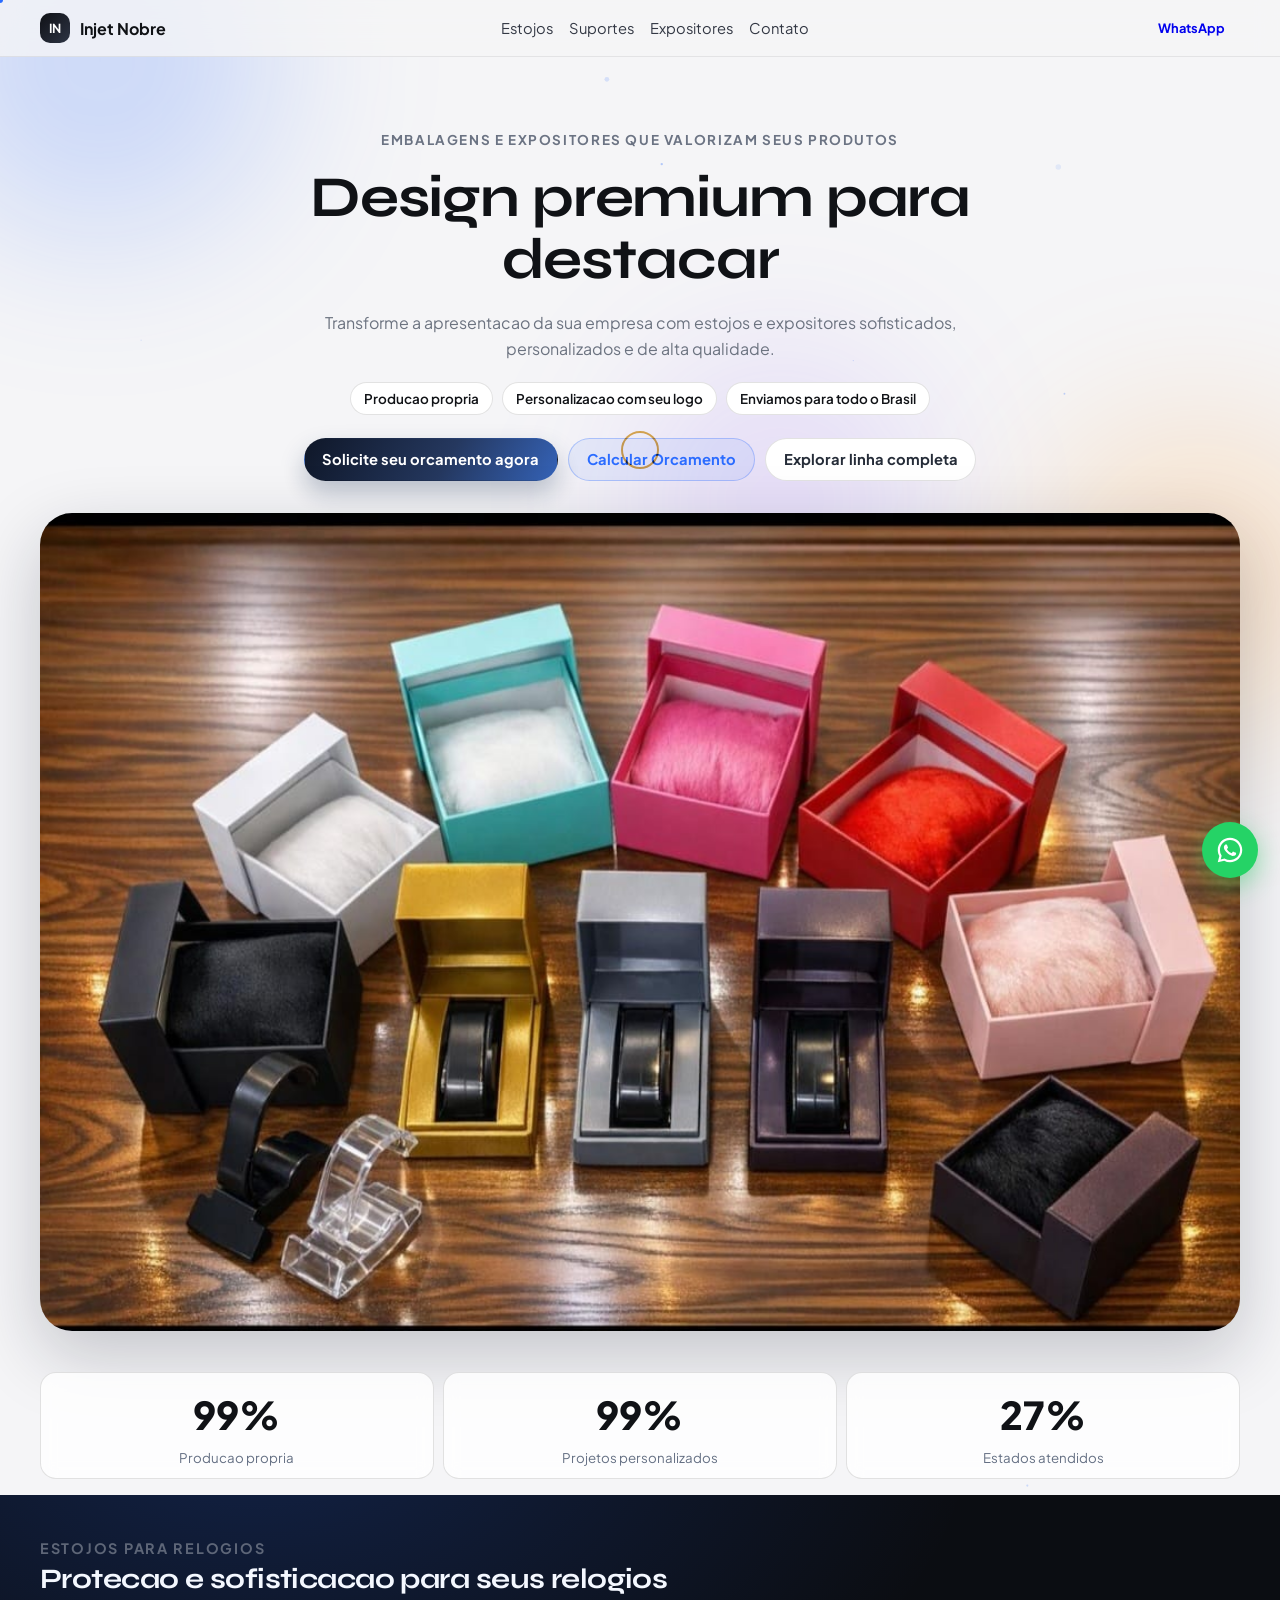
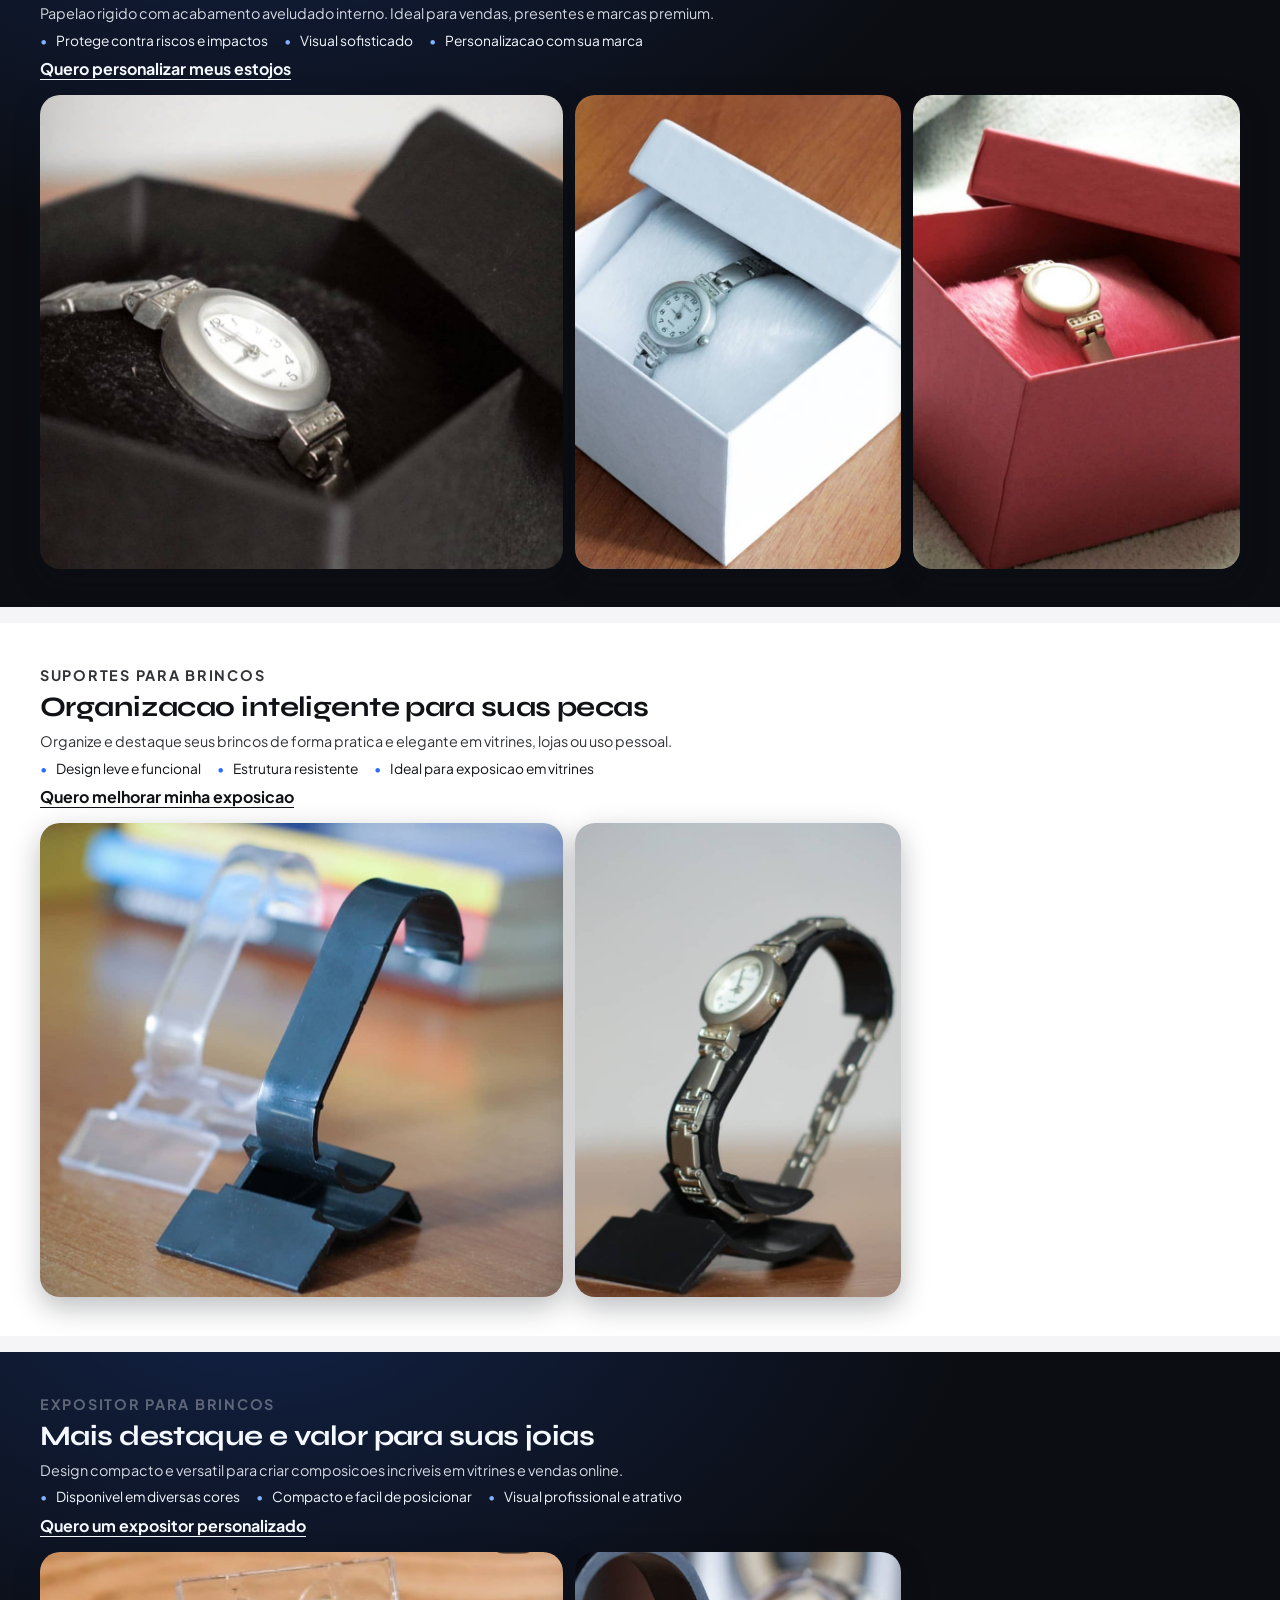
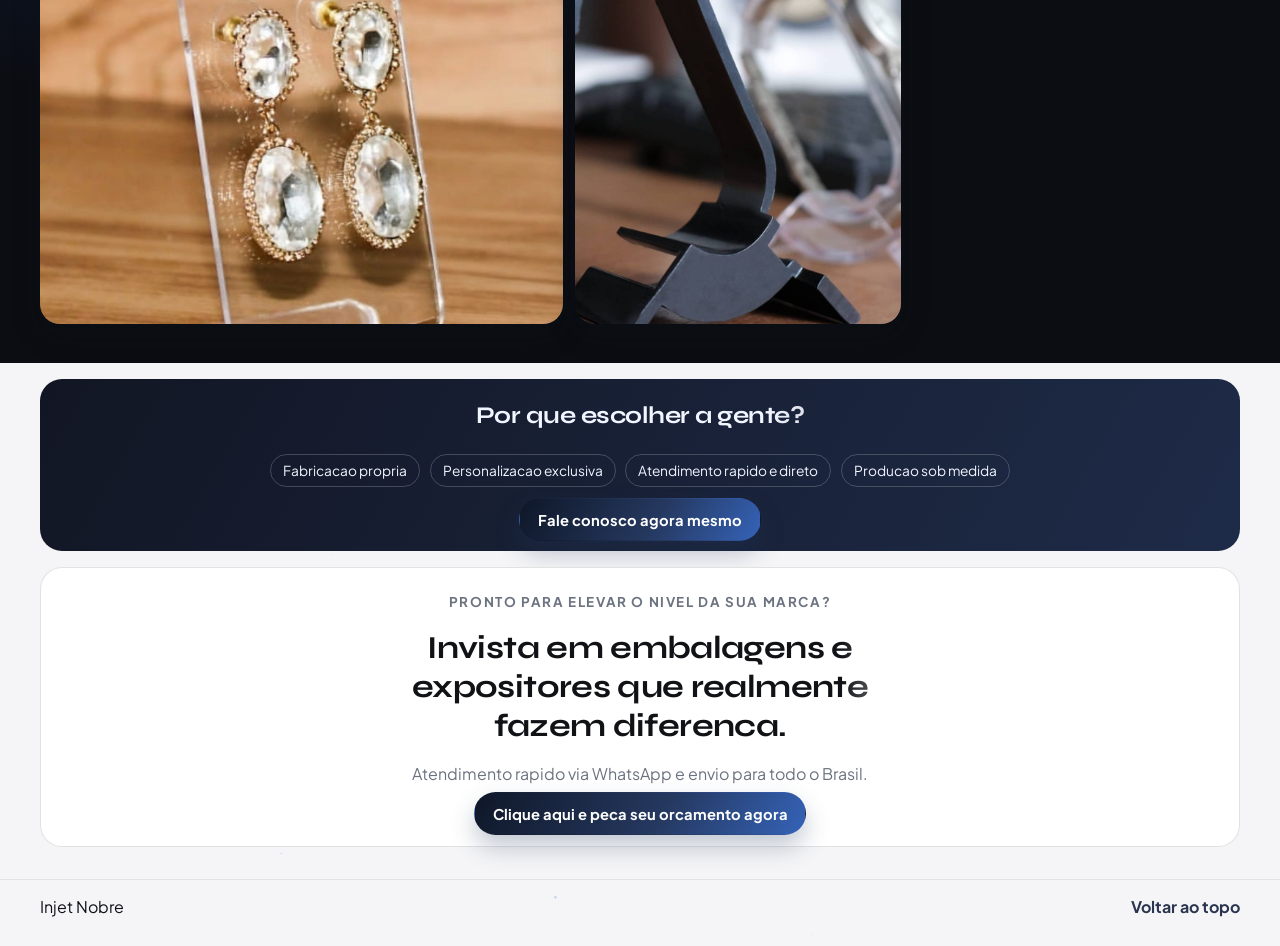
==== index.html @ 5f4f9581 "Create Site para Injet Nobre Co-authored-by: Copilot <copilot@github.com>" ====
<!DOCTYPE html>
<html lang="pt-BR">
<head>
  <meta charset="UTF-8">
  <meta name="viewport" content="width=device-width, initial-scale=1.0">
  <title>Injet Nobre | Estojos e Expositores Premium</title>
  <meta name="description" content="Fabricante de estojo para relogio, suporte para relogio e expositor para brincos com personalizacao e envio para todo o Brasil.">
  <link rel="preconnect" href="https://fonts.googleapis.com">
  <link rel="preconnect" href="https://fonts.gstatic.com" crossorigin>
  <link href="https://fonts.googleapis.com/css2?family=Plus+Jakarta+Sans:wght@400;500;600;700;800&family=Syne:wght@600;700;800&display=swap" rel="stylesheet">
  <link rel="stylesheet" href="style.css">
</head>
<body>
  <div id="scroll-bar"></div>
  <div id="cursor-ring"></div>
  <div id="cursor-dot"></div>
  <canvas id="particles" aria-hidden="true"></canvas>
  <div class="bg-orb orb-a"></div>
  <div class="bg-orb orb-b"></div>
  <div class="bg-orb orb-c"></div>

  <header class="topbar">
    <div class="wrap nav">
      <a class="logo" href="#topo" aria-label="Injet Nobre">
        <span class="logo-mark">IN</span>
        <span class="logo-text">Injet Nobre</span>
      </a>
      <div class="nav-links">
        <a href="#estojos">Estojos</a>
        <a href="#suportes">Suportes</a>
        <a href="#expositores">Expositores</a>
        <a href="#contato">Contato</a>
      </div>
      <a class="btn btn-mini" href="https://api.whatsapp.com/send?phone=5511951146301&text=Ola!%20Quero%20um%20orcamento%20da%20Injet%20Nobre." target="_blank" rel="noopener noreferrer">WhatsApp</a>
    </div>
  </header>

  <main id="topo">
    <section class="hero wrap reveal">
      <p class="eyebrow">Embalagens e Expositores que valorizam seus produtos</p>
      <h1 id="hero-title">Design premium para destacar sua marca em cada detalhe.</h1>
      <p class="hero-copy">Transforme a apresentacao da sua empresa com estojos e expositores sofisticados, personalizados e de alta qualidade.</p>
      <div class="hero-bullets">
        <span>Producao propria</span>
        <span>Personalizacao com seu logo</span>
        <span>Enviamos para todo o Brasil</span>
      </div>
      <div class="hero-cta">
        <a class="btn btn-primary" href="https://api.whatsapp.com/send?phone=5511951146301&text=Ola!%20Quero%20solicitar%20meu%20orcamento%20agora." target="_blank" rel="noopener noreferrer">Solicite seu orcamento agora</a>
        <a class="btn btn-calc" href="calculator.html">Calcular Orcamento</a>
        <a class="btn btn-ghost" href="#grid-produtos">Explorar linha completa</a>
      </div>
      <div class="hero-media tilt" data-tilt>
        <img src="assets/Todas Caixas junto com suporte.jpeg" alt="Linha Injet Nobre com estojos e suportes">
      </div>
    </section>

    <section class="stats wrap reveal">
      <article>
        <p class="kpi" data-kpi="100">0</p>
        <small>Producao propria</small>
      </article>
      <article>
        <p class="kpi" data-kpi="100">0</p>
        <small>Projetos personalizados</small>
      </article>
      <article>
        <p class="kpi" data-kpi="27">0</p>
        <small>Estados atendidos</small>
      </article>
    </section>

    <section class="panel dark reveal" id="grid-produtos">
      <div class="wrap" id="estojos">
        <div class="section-header">
          <p class="eyebrow">Estojos para relogios</p>
          <h2>Protecao e sofisticacao para seus relogios</h2>
          <p>Papelao rigido com acabamento aveludado interno. Ideal para vendas, presentes e marcas premium.</p>
          <ul class="section-list">
            <li>Protege contra riscos e impactos</li>
            <li>Visual sofisticado</li>
            <li>Personalizacao com sua marca</li>
          </ul>
          <a class="text-link" href="https://api.whatsapp.com/send?phone=5511951146301&text=Ola!%20Quero%20personalizar%20meus%20estojos." target="_blank" rel="noopener noreferrer">Quero personalizar meus estojos</a>
        </div>
        <div class="img-overlay-grid">
          <figure class="img-card tilt" data-tilt><img src="assets/Caixa Preta.jpeg" alt="Estojo preto premium"></figure>
          <figure class="img-card tilt" data-tilt><img src="assets/Caixa branca.jpeg" alt="Estojo branco premium"></figure>
          <figure class="img-card tilt" data-tilt><img src="assets/Caixa Rosa.jpeg" alt="Estojo rosa premium"></figure>
        </div>
      </div>
    </section>

    <section class="panel light reveal">
      <div class="wrap" id="suportes">
        <div class="section-header">
          <p class="eyebrow">Suportes para brincos</p>
          <h2>Organizacao inteligente para suas pecas</h2>
          <p>Organize e destaque seus brincos de forma pratica e elegante em vitrines, lojas ou uso pessoal.</p>
          <ul class="section-list">
            <li>Design leve e funcional</li>
            <li>Estrutura resistente</li>
            <li>Ideal para exposicao em vitrines</li>
          </ul>
          <a class="text-link" href="https://api.whatsapp.com/send?phone=5511951146301&text=Ola!%20Quero%20melhorar%20minha%20exposicao." target="_blank" rel="noopener noreferrer">Quero melhorar minha exposicao</a>
        </div>
        <div class="img-overlay-grid">
          <figure class="img-card tilt" data-tilt><img src="assets/Suportes.jpeg" alt="Suportes para brincos"></figure>
          <figure class="img-card tilt" data-tilt><img src="assets/Suporte Preto.jpeg" alt="Suporte preto para brincos"></figure>
        </div>
      </div>
    </section>

    <section class="panel dark reveal" id="expositores">
      <div class="wrap">
        <div class="section-header">
          <p class="eyebrow">Expositor para brincos</p>
          <h2>Mais destaque e valor para suas joias</h2>
          <p>Design compacto e versatil para criar composicoes incriveis em vitrines e vendas online.</p>
          <ul class="section-list">
            <li>Disponivel em diversas cores</li>
            <li>Compacto e facil de posicionar</li>
            <li>Visual profissional e atrativo</li>
          </ul>
          <a class="text-link" href="https://api.whatsapp.com/send?phone=5511951146301&text=Ola!%20Quero%20um%20expositor%20personalizado." target="_blank" rel="noopener noreferrer">Quero um expositor personalizado</a>
        </div>
        <div class="img-overlay-grid">
          <figure class="img-card tilt" data-tilt><img src="assets/Expositor Para Brinco.jpeg" alt="Expositor para brincos"></figure>
          <figure class="img-card tilt" data-tilt><img src="assets/WhatsApp Image 2026-04-28 at 18.34.42 (3).jpeg" alt="Expositor compacto"></figure>
        </div>
      </div>
    </section>

    <section class="feature-strip wrap reveal">
      <h3>Por que escolher a gente?</h3>
      <div class="feature-list">
        <span>Fabricacao propria</span>
        <span>Personalizacao exclusiva</span>
        <span>Atendimento rapido e direto</span>
        <span>Producao sob medida</span>
      </div>
      <a class="btn btn-primary" href="https://api.whatsapp.com/send?phone=5511951146301&text=Ola!%20Quero%20falar%20com%20a%20Injet%20Nobre." target="_blank" rel="noopener noreferrer">Fale conosco agora mesmo</a>
    </section>

    <section class="cta wrap reveal" id="contato">
      <p class="eyebrow">Pronto para elevar o nivel da sua marca?</p>
      <h2>Invista em embalagens e expositores que realmente fazem diferenca.</h2>
      <p>Atendimento rapido via WhatsApp e envio para todo o Brasil.</p>
      <a class="btn btn-primary pulse" id="funCta" href="https://api.whatsapp.com/send?phone=5511951146301&text=Ola!%20Quero%20pedir%20meu%20orcamento%20agora." target="_blank" rel="noopener noreferrer">Clique aqui e peca seu orcamento agora</a>
    </section>
  </main>

  <footer class="foot">
    <div class="wrap foot-inner">
      <span>Injet Nobre</span>
      <a href="#topo">Voltar ao topo</a>
    </div>
  </footer>

  <a id="wa-float" href="https://api.whatsapp.com/send?phone=5511951146301&text=Ola!%20Quero%20um%20orcamento%20Injet%20Nobre." target="_blank" rel="noopener noreferrer" aria-label="WhatsApp">
    <svg xmlns="http://www.w3.org/2000/svg" viewBox="0 0 32 32" fill="currentColor" width="28" height="28"><path d="M16 2C8.268 2 2 8.268 2 16c0 2.49.661 4.824 1.816 6.84L2 30l7.374-1.791A13.944 13.944 0 0 0 16 30c7.732 0 14-6.268 14-14S23.732 2 16 2zm0 25.5a11.44 11.44 0 0 1-5.83-1.597l-.418-.248-4.375 1.063 1.1-4.264-.272-.436A11.46 11.46 0 0 1 4.5 16C4.5 9.596 9.596 4.5 16 4.5S27.5 9.596 27.5 16 22.404 27.5 16 27.5zm6.29-8.516c-.344-.172-2.037-1.004-2.352-1.118-.315-.115-.545-.172-.774.172-.23.344-.888 1.118-1.088 1.347-.2.23-.4.258-.744.086-.344-.172-1.452-.535-2.766-1.706-1.022-.912-1.712-2.037-1.912-2.381-.2-.344-.021-.53.15-.701.155-.154.344-.4.516-.6.172-.2.229-.344.344-.573.115-.23.057-.43-.029-.602-.086-.172-.774-1.866-1.06-2.555-.28-.672-.563-.58-.774-.59l-.659-.011c-.23 0-.602.086-.917.43-.315.344-1.203 1.175-1.203 2.866s1.231 3.324 1.403 3.553c.172.23 2.423 3.7 5.872 5.19.82.354 1.46.565 1.96.723.824.261 1.573.224 2.166.136.66-.098 2.037-.832 2.323-1.636.287-.803.287-1.492.2-1.636-.085-.143-.315-.229-.66-.4z"/></svg>
  </a>
  <script src="functions.js"></script>
</body>
</html>
---- style.css ----
:root {
  --bg: #f5f5f7;
  --bg-dark: #090a0c;
  --card: #ffffff;
  --text: #101216;
  --text-soft: #6c7380;
  --line: rgba(16, 18, 22, 0.12);
  --white: #ffffff;
  --accent: #2b6cff;
}

* {
  box-sizing: border-box;
}

html, body {
  margin: 0;
  padding: 0;
}

body {
  font-family: "Plus Jakarta Sans", sans-serif;
  background: var(--bg);
  color: var(--text);
  overflow-x: hidden;
}

h1, h2, h3 {
  margin: 0;
  font-family: "Syne", sans-serif;
  letter-spacing: -0.02em;
}

p {
  line-height: 1.6;
}

img {
  width: 100%;
  display: block;
  border-radius: 24px;
}

#particles {
  position: fixed;
  inset: 0;
  pointer-events: none;
  z-index: 0;
  opacity: 0.55;
}

.bg-orb {
  position: fixed;
  border-radius: 999px;
  filter: blur(80px);
  pointer-events: none;
  z-index: -1;
  animation: orbDrift 18s ease-in-out infinite alternate;
}

.orb-c {
  width: 280px;
  height: 280px;
  background: rgba(120, 60, 255, 0.14);
  left: 50%;
  top: 40%;
  animation-delay: -9s;
  animation-duration: 22s;
}

@keyframes orbDrift {
  0%   { transform: translate(0, 0) scale(1); }
  33%  { transform: translate(40px, -30px) scale(1.08); }
  66%  { transform: translate(-25px, 20px) scale(0.95); }
  100% { transform: translate(30px, 40px) scale(1.05); }
}

.shimmer-title {
  position: relative;
  display: inline-block;
  background: linear-gradient(90deg, currentColor 0%, currentColor 40%, rgba(255,255,255,0.78) 50%, currentColor 60%, currentColor 100%);
  background-size: 220% 100%;
  -webkit-background-clip: text;
  -webkit-text-fill-color: transparent;
  background-clip: text;
  animation: shimmer 5s ease-in-out infinite;
}

@keyframes shimmer {
  0%   { background-position: 200% center; }
  100% { background-position: -200% center; }
}

.orb-a {
  width: 360px;
  height: 360px;
  background: rgba(43, 108, 255, 0.2);
  top: -120px;
  left: -80px;
}

.orb-b {
  width: 320px;
  height: 320px;
  background: rgba(255, 136, 0, 0.18);
  right: -80px;
  bottom: 160px;
}

.wrap {
  width: min(1200px, calc(100% - 2rem));
  margin: 0 auto;
}

.topbar {
  position: sticky;
  top: 0;
  z-index: 50;
  backdrop-filter: blur(12px);
  background: rgba(245, 245, 247, 0.78);
  border-bottom: 1px solid rgba(16, 18, 22, 0.08);
}

.nav {
  min-height: 56px;
  display: flex;
  align-items: center;
  justify-content: space-between;
  gap: 1rem;
}

.logo {
  display: inline-flex;
  align-items: center;
  gap: 0.6rem;
  text-decoration: none;
  color: inherit;
  font-weight: 700;
}

.logo-mark {
  width: 30px;
  height: 30px;
  border-radius: 10px;
  display: grid;
  place-items: center;
  color: #fff;
  font-size: 0.78rem;
  background: linear-gradient(135deg, #0f1116, #2d3444);
}

.nav-links {
  display: inline-flex;
  gap: 1rem;
}

.nav-links a {
  color: #333844;
  text-decoration: none;
  font-size: 0.92rem;
}

.nav-links a:hover {
  color: #111;
}

.hero {
  padding: 4.5rem 0 2rem;
  text-align: center;
}

.eyebrow {
  margin: 0 0 1rem;
  font-size: 0.84rem;
  text-transform: uppercase;
  letter-spacing: 0.12em;
  color: #6b7383;
  font-weight: 700;
}

.hero h1 {
  font-size: clamp(1.8rem, 4.5vw, 3.6rem);
  max-width: 16ch;
  margin: 0 auto;
  line-height: 1.08;
}

.hero-copy {
  max-width: 60ch;
  margin: 1.2rem auto 0;
  color: var(--text-soft);
}

.hero-bullets {
  margin-top: 1.3rem;
  display: flex;
  justify-content: center;
  flex-wrap: wrap;
  gap: 0.6rem;
}

.hero-bullets span {
  border: 1px solid var(--line);
  background: #fff;
  border-radius: 999px;
  padding: 0.45rem 0.8rem;
  font-size: 0.84rem;
  font-weight: 600;
}

.hero-cta {
  margin-top: 1.4rem;
  display: flex;
  justify-content: center;
  flex-wrap: wrap;
  gap: 0.65rem;
}

.hero-media {
  margin-top: 2rem;
  border-radius: 32px;
  overflow: hidden;
  box-shadow: 0 24px 70px rgba(19, 24, 39, 0.22);
}

.btn {
  border: 1px solid transparent;
  border-radius: 999px;
  text-decoration: none;
  padding: 0.72rem 1.1rem;
  font-size: 0.92rem;
  font-weight: 700;
  transition: transform 180ms ease, box-shadow 220ms ease;
}

.btn:hover {
  transform: translateY(-2px);
}

.btn-primary {
  color: #fff;
  background: linear-gradient(120deg, #0f1728, #25385f 56%, #3563b8);
  box-shadow: 0 12px 24px rgba(35, 56, 95, 0.28);
}

.btn-mini {
  font-size: 0.8rem;
  padding: 0.52rem 0.85rem;
}

.btn-ghost {
  color: #252c38;
  border-color: var(--line);
  background: #fff;
}

.btn-calc {
  color: var(--accent);
  background: rgba(43, 108, 255, 0.08);
  border: 1.5px solid rgba(43, 108, 255, 0.3);
}

.btn-calc:hover {
  background: rgba(43, 108, 255, 0.15);
}

.stats {
  margin-top: 0.6rem;
  display: grid;
  grid-template-columns: repeat(3, minmax(0, 1fr));
  gap: 0.6rem;
}

.stats article {
  border: 1px solid var(--line);
  border-radius: 16px;
  background: rgba(255, 255, 255, 0.82);
  backdrop-filter: blur(8px);
  text-align: center;
  padding: 0.7rem;
}

.kpi {
  font-size: clamp(1.7rem, 4vw, 2.4rem);
  font-weight: 800;
  margin: 0;
}

.stats small {
  color: #657084;
}

.panel {
  margin-top: 1rem;
  padding: 2.4rem 0;
}

.panel.dark {
  background: radial-gradient(1200px 700px at 20% -10%, rgba(43, 108, 255, 0.22), transparent 60%), #0b0d12;
  color: #f4f8ff;
}

.panel.light {
  background: #ffffff;
}

.grid.two-col {
  display: grid;
  grid-template-columns: 1.1fr 0.9fr;
  gap: 1.4rem;
  align-items: center;
}

.grid.two-col.reverse .media-col {
  order: 1;
}

.grid.two-col.reverse .text-col {
  order: 2;
}

.text-col h2 {
  font-size: clamp(1.2rem, 2.2vw, 1.9rem);
  max-width: 20ch;
  line-height: 1.2;
}

.text-col p {
  color: inherit;
  opacity: 0.86;
  font-size: 0.9rem;
  margin: 0.4rem 0;
}

.text-col ul {
  padding: 0;
  margin: 0.5rem 0;
  list-style: none;
  display: grid;
  gap: 0.3rem;
  font-size: 0.88rem;
}

.text-col li {
  padding-left: 1.3rem;
  position: relative;
}

.text-col li::before {
  content: "•";
  position: absolute;
  left: 0;
  top: 0;
  color: #7fb2ff;
  font-weight: 700;
}

.panel.light .text-col li::before {
  color: #2b6cff;
}

.text-link {
  color: inherit;
  text-decoration: none;
  border-bottom: 1px solid currentColor;
  font-weight: 700;
}

/* ── Section header (text above images) ── */
.section-header {
  margin-bottom: 1rem;
}

.section-header h2 {
  font-size: clamp(1.2rem, 2.2vw, 1.9rem);
  line-height: 1.2;
  margin-bottom: 0.35rem;
}

.section-header p {
  font-size: 0.9rem;
  opacity: 0.86;
  margin: 0.2rem 0;
}

.section-list {
  padding: 0;
  margin: 0.4rem 0 0.6rem;
  list-style: none;
  display: flex;
  flex-wrap: wrap;
  gap: 0.25rem 1rem;
  font-size: 0.86rem;
}

.section-list li {
  padding-left: 1rem;
  position: relative;
}

.section-list li::before {
  content: "•";
  position: absolute;
  left: 0;
  color: #7fb2ff;
}

.panel.light .section-list li::before {
  color: #2b6cff;
}

.panel.light .section-header h2,
.panel.light .section-header p,
.panel.light .section-list { color: var(--text); }

/* ── Image overlay cards ── */
.img-overlay-grid {
  display: grid;
  grid-template-columns: 1.6fr 1fr 1fr;
  gap: 0.75rem;
  align-items: stretch;
}

.img-card {
  position: relative;
  margin: 0;
  border-radius: 20px;
  overflow: hidden;
  box-shadow: 0 10px 28px rgba(14, 18, 26, 0.28);
  min-height: 320px;
}

.img-card img {
  width: 100%;
  height: 100%;
  object-fit: cover;
  border-radius: 0;
  display: block;
  transition: transform 500ms ease;
}

.img-card:hover img {
  transform: scale(1.04);
}

.img-card-text {
  position: absolute;
  inset: 0;
  display: flex;
  flex-direction: column;
  justify-content: flex-end;
  padding: 1.2rem 1.1rem;
  background: linear-gradient(to top, rgba(6, 8, 14, 0.88) 0%, rgba(6, 8, 14, 0.45) 55%, transparent 100%);
  color: #f0f4ff;
}

.img-card-text.dark-text {
  background: linear-gradient(to top, rgba(6, 8, 14, 0.82) 0%, rgba(6, 8, 14, 0.35) 55%, transparent 100%);
  color: #f0f4ff;
}

.img-card-text .eyebrow {
  color: #9ab8ff;
  margin-bottom: 0.3rem;
}

.img-card-text h2 {
  font-size: clamp(1rem, 1.8vw, 1.4rem);
  line-height: 1.2;
  margin-bottom: 0.4rem;
  color: #fff;
}

.img-card-text p {
  font-size: 0.82rem;
  opacity: 0.88;
  margin: 0 0 0.4rem;
  color: #d8e4ff;
}

.img-card-text ul {
  padding: 0;
  margin: 0.3rem 0 0.5rem;
  list-style: none;
  display: grid;
  gap: 0.2rem;
  font-size: 0.8rem;
  color: #c8d8f8;
}

.img-card-text li {
  padding-left: 1rem;
  position: relative;
}

.img-card-text li::before {
  content: "•";
  position: absolute;
  left: 0;
  color: #7fb2ff;
}

.img-card-text .text-link {
  color: #a8c8ff;
  font-size: 0.82rem;
  border-bottom-color: rgba(168, 200, 255, 0.4);
  margin-top: 0.2rem;
  display: inline-block;
}

@media (max-width: 860px) {
  .img-overlay-grid {
    grid-template-columns: 1fr 1fr;
  }

  .img-card { min-height: 240px; }
}

@media (max-width: 560px) {
  .img-overlay-grid {
    grid-template-columns: 1fr;
  }
}

.feature-strip {
  margin-top: 1rem;
  background: linear-gradient(120deg, #121624, #1e2b48);
  color: #f1f5ff;
  border-radius: 22px;
  padding: 1.4rem 1.8rem;
  text-align: center;
}

/* ── Scroll progress bar ── */
#scroll-bar {
  position: fixed;
  top: 0;
  left: 0;
  height: 3px;
  width: 0%;
  background: linear-gradient(90deg, #2b6cff, #7f5af0, #2b6cff);
  background-size: 200% 100%;
  animation: gradientMove 3s linear infinite;
  z-index: 200;
  transition: width 60ms linear;
}

@keyframes gradientMove {
  0%   { background-position: 0% 50%; }
  100% { background-position: 200% 50%; }
}

/* ── Custom cursor ── */
@media (pointer: fine) {
  body { cursor: none; }
  a, button, .btn, [data-tilt] { cursor: none; }
}

#cursor-ring {
  position: fixed;
  width: 38px;
  height: 38px;
  border: 2px solid rgba(43, 108, 255, 0.7);
  border-radius: 50%;
  pointer-events: none;
  z-index: 9999;
  transform: translate(-50%, -50%);
  transition: width 220ms ease, height 220ms ease, border-color 220ms ease, opacity 220ms ease;
  mix-blend-mode: difference;
}

#cursor-dot {
  position: fixed;
  width: 6px;
  height: 6px;
  background: #2b6cff;
  border-radius: 50%;
  pointer-events: none;
  z-index: 10000;
  transform: translate(-50%, -50%);
}

body.cursor-hover #cursor-ring {
  width: 58px;
  height: 58px;
  border-color: rgba(127, 90, 240, 0.85);
}

/* ── WhatsApp float button ── */
#wa-float {
  position: fixed;
  bottom: 1.4rem;
  right: 1.4rem;
  width: 56px;
  height: 56px;
  border-radius: 50%;
  background: #25d366;
  color: #fff;
  display: grid;
  place-items: center;
  text-decoration: none;
  box-shadow: 0 8px 24px rgba(37, 211, 102, 0.45);
  z-index: 100;
  animation: waBounce 2.4s ease-in-out infinite;
  transition: transform 160ms ease, box-shadow 160ms ease;
}

#wa-float:hover {
  transform: scale(1.12);
  box-shadow: 0 12px 32px rgba(37, 211, 102, 0.6);
  animation-play-state: paused;
}

@keyframes waBounce {
  0%, 100% { transform: translateY(0); }
  50%       { transform: translateY(-7px); }
}

/* ── Word-by-word reveal ── */
.word-wrap {
  display: inline-block;
  overflow: hidden;
  vertical-align: bottom;
  margin-right: 0.25em;
}

.word-inner {
  display: inline-block;
  transform: translateY(110%);
  opacity: 0;
  transition: transform 550ms cubic-bezier(0.16, 1, 0.3, 1), opacity 400ms ease;
}

.word-wrap.in .word-inner {
  transform: translateY(0);
  opacity: 1;
}

/* ── Ripple on buttons ── */
.btn {
  position: relative;
  overflow: hidden;
}

.ripple {
  position: absolute;
  border-radius: 50%;
  background: rgba(255, 255, 255, 0.35);
  pointer-events: none;
  transform: scale(0);
  animation: rippleAnim 550ms ease-out forwards;
}

@keyframes rippleAnim {
  to { transform: scale(4); opacity: 0; }
}

.feature-strip h3 {
  font-size: clamp(1.1rem, 2vw, 1.5rem);
  margin-bottom: 0.5rem;
}

.feature-list {
  margin: 1rem 0 1.3rem;
  display: flex;
  justify-content: center;
  flex-wrap: wrap;
  gap: 0.6rem;
}

.feature-list span {
  border: 1px solid rgba(255, 255, 255, 0.2);
  border-radius: 999px;
  padding: 0.44rem 0.75rem;
  font-size: 0.86rem;
}

.cta {
  text-align: center;
  margin: 1rem auto 2rem;
  padding: 1.4rem 1.8rem;
  background: #fff;
  border: 1px solid var(--line);
  border-radius: 22px;
}

.cta h2 {
  font-size: clamp(1.2rem, 2.8vw, 2rem);
  max-width: 22ch;
  margin: 0 auto;
}

.cta p {
  color: var(--text-soft);
}

.foot {
  border-top: 1px solid rgba(16, 18, 22, 0.08);
  padding: 1rem 0 1.8rem;
}

.foot-inner {
  display: flex;
  justify-content: space-between;
  align-items: center;
}

.foot-inner a {
  text-decoration: none;
  color: #2a3550;
  font-weight: 700;
}

.reveal {
  opacity: 0;
  transform: translateY(24px);
  transition: opacity 700ms ease, transform 700ms ease;
}

.reveal.on {
  opacity: 1;
  transform: translateY(0);
}

.tilt {
  transform-style: preserve-3d;
  transition: transform 200ms ease;
}

.spark {
  position: fixed;
  width: 8px;
  height: 8px;
  border-radius: 50%;
  pointer-events: none;
  z-index: 70;
  animation: spark 620ms ease-out forwards;
}

@keyframes spark {
  from {
    opacity: 1;
    transform: translate(0, 0) scale(1);
  }
  to {
    opacity: 0;
    transform: translate(var(--x), var(--y)) scale(0.35);
  }
}

.pulse {
  animation: pulse 2.6s ease-in-out infinite;
}

@keyframes pulse {
  0%, 100% { box-shadow: 0 0 0 0 rgba(53, 99, 184, 0.34); }
  50% { box-shadow: 0 0 0 14px rgba(53, 99, 184, 0); }
}

@media (max-width: 980px) {
  .nav-links {
    display: none;
  }

  .grid.two-col,
  .grid.two-col.reverse {
    grid-template-columns: 1fr;
  }

  .grid.two-col.reverse .media-col,
  .grid.two-col.reverse .text-col {
    order: initial;
  }

  .stats {
    grid-template-columns: 1fr;
  }
}

@media (max-width: 640px) {
  .hero {
    padding-top: 5.5rem;
  }

  .btn {
    width: 100%;
    box-sizing: border-box;
    text-align: center;
    white-space: normal;
    word-break: break-word;
  }

  .hero-cta {
    width: 100%;
  }

  .feature-strip,
  .cta {
    padding: 1.4rem;
  }

  .foot-inner {
    flex-direction: column;
    align-items: flex-start;
    gap: 0.4rem;
  }
}
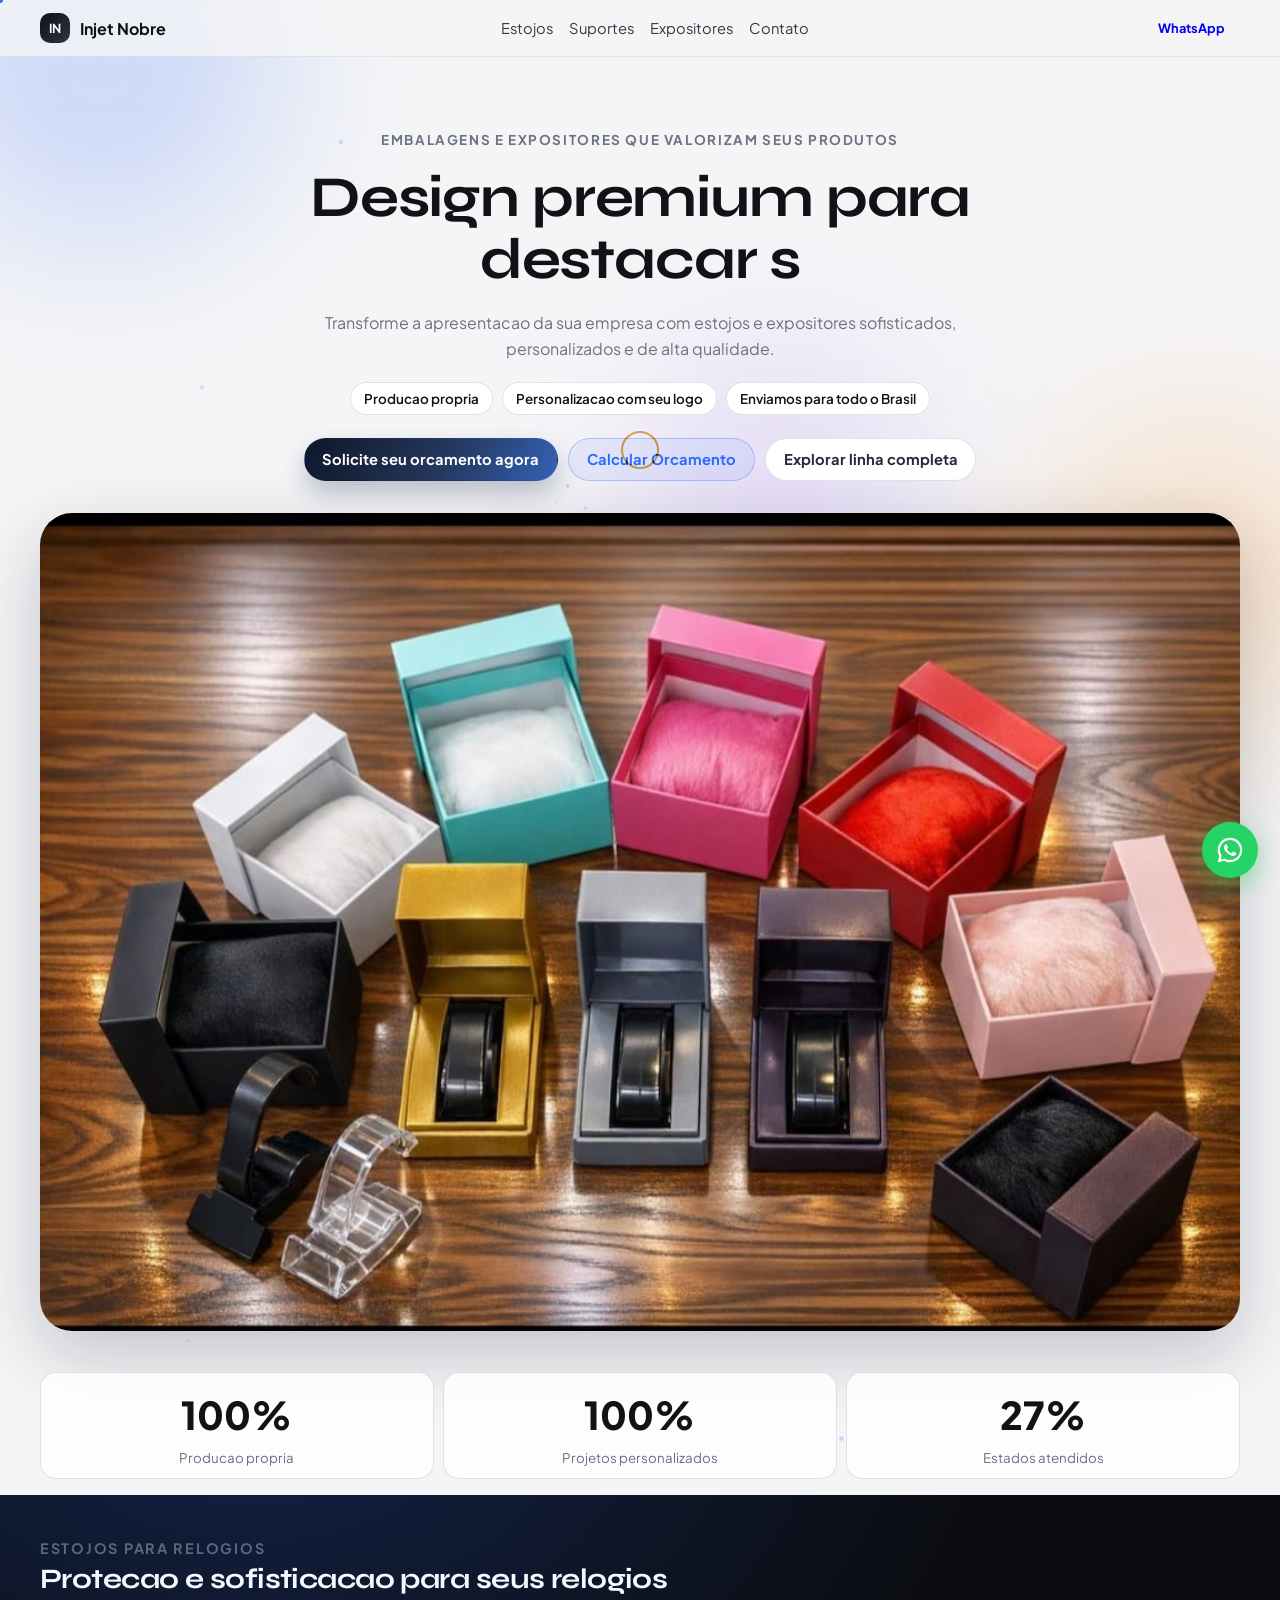
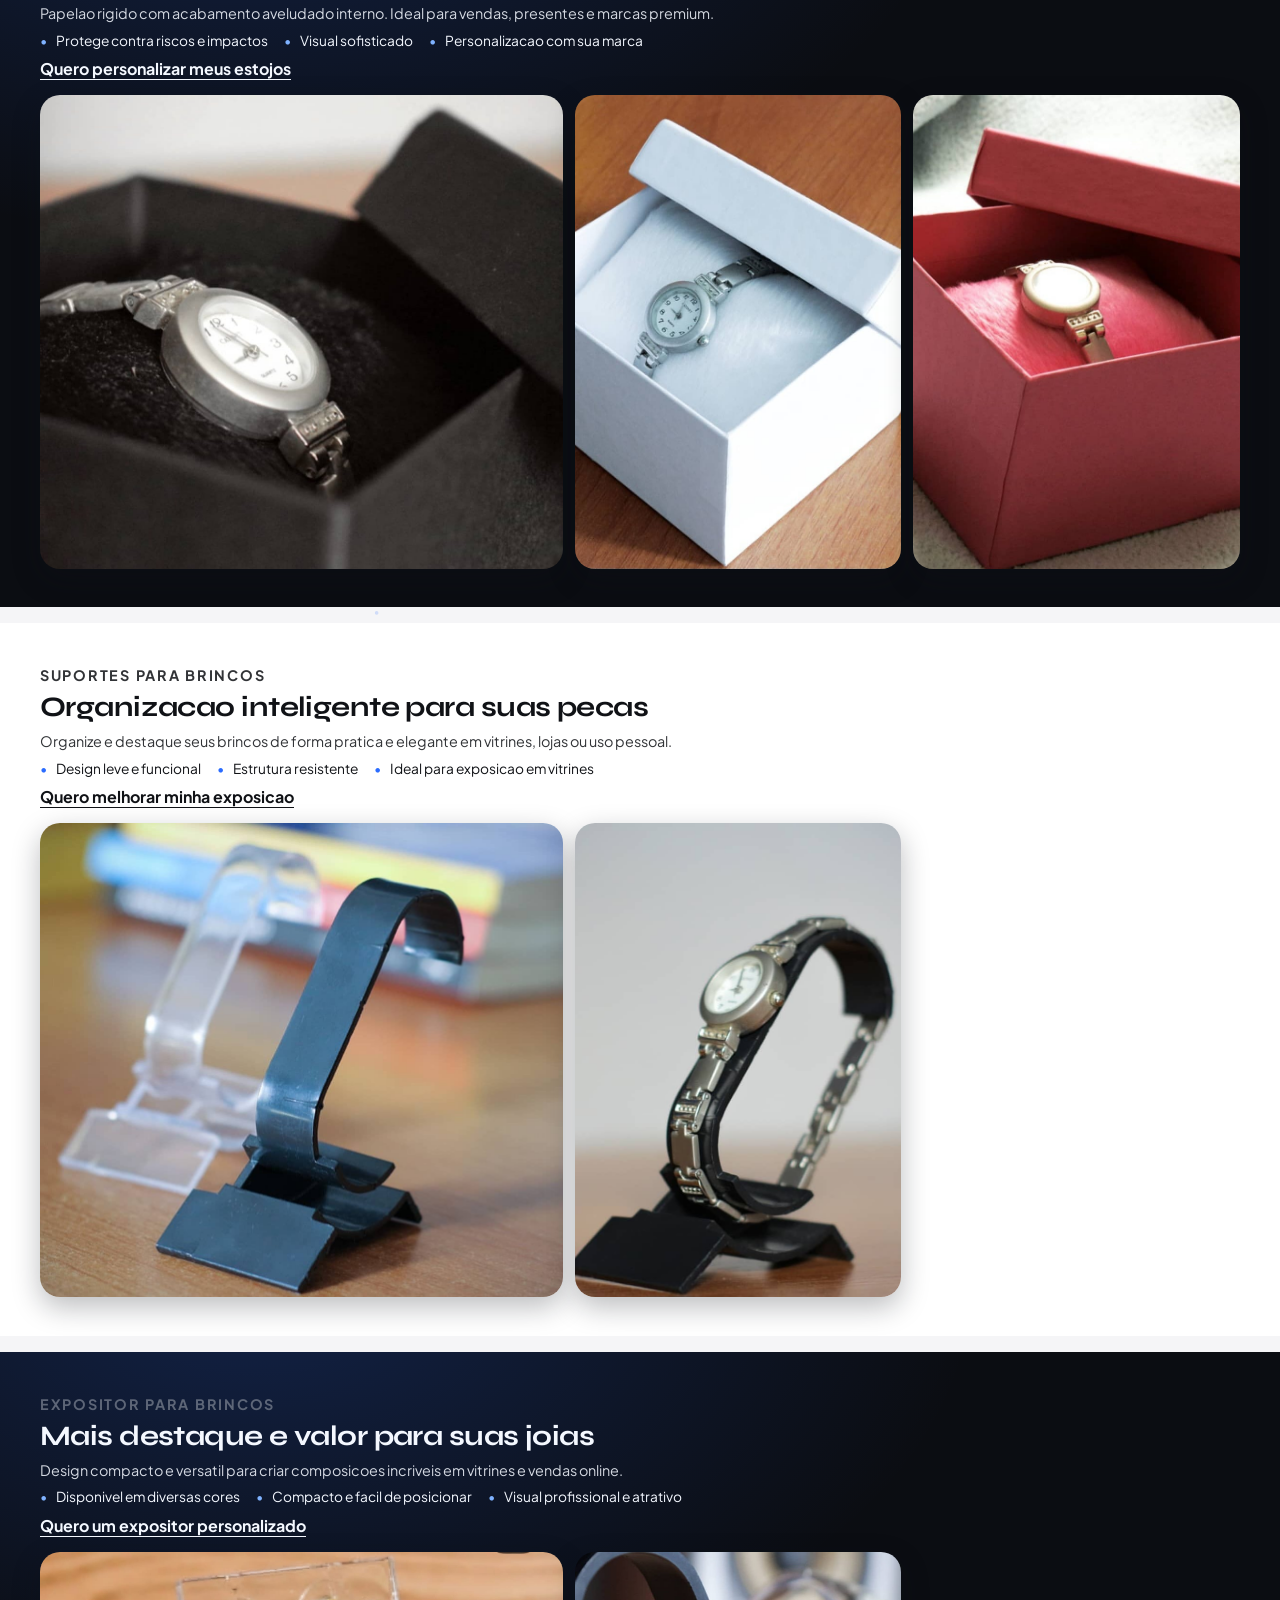
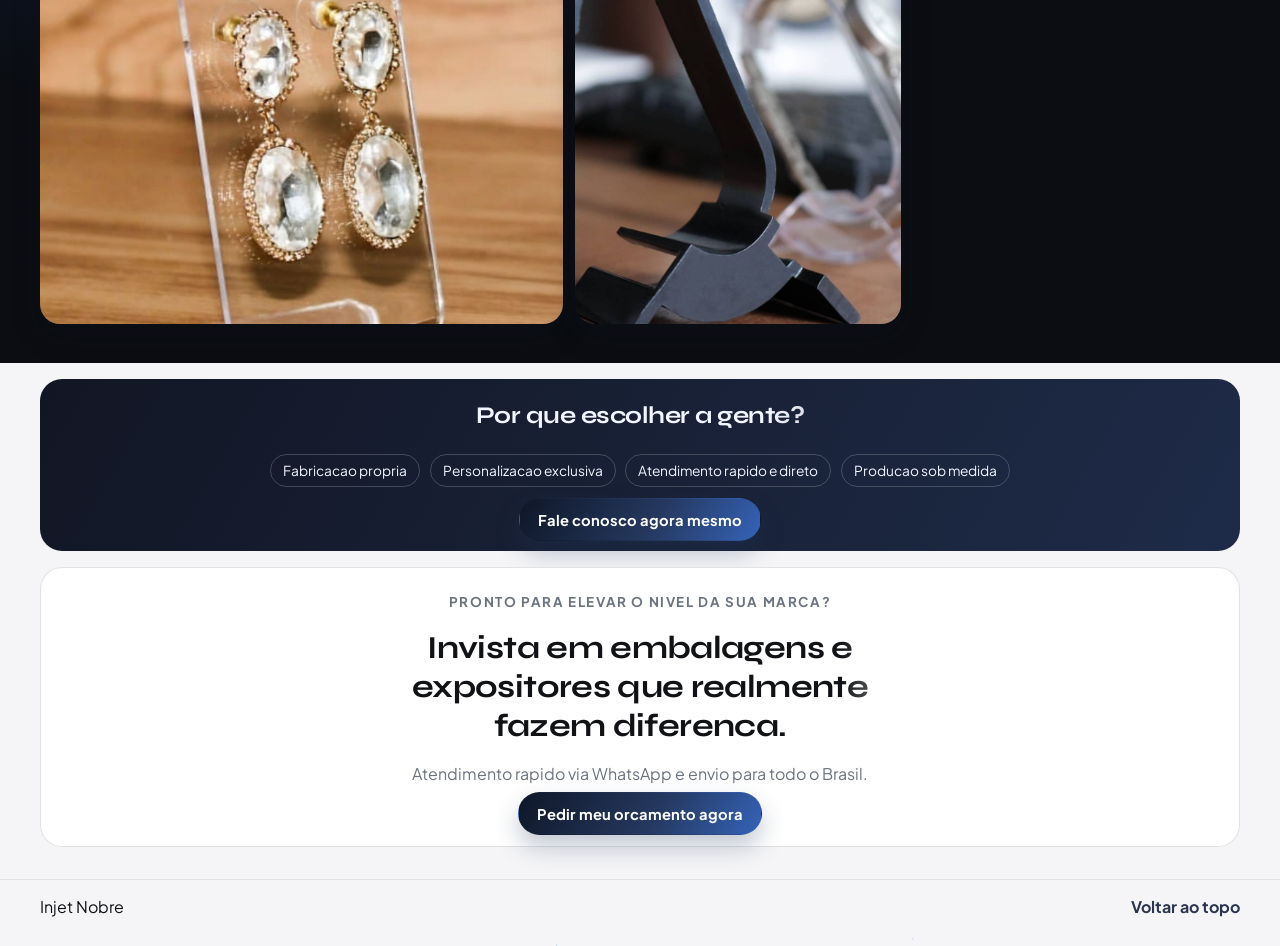
==== commit 9f0845fc: "Arrumando button no Mobile Co-authored-by: Copilot <copilot@github.com>" ====
--- a/index.html
+++ b/index.html
@@ -146,7 +146,7 @@
       <p class="eyebrow">Pronto para elevar o nivel da sua marca?</p>
       <h2>Invista em embalagens e expositores que realmente fazem diferenca.</h2>
       <p>Atendimento rapido via WhatsApp e envio para todo o Brasil.</p>
-      <a class="btn btn-primary pulse" id="funCta" href="https://api.whatsapp.com/send?phone=5511951146301&text=Ola!%20Quero%20pedir%20meu%20orcamento%20agora." target="_blank" rel="noopener noreferrer">Clique aqui e peca seu orcamento agora</a>
+      <a class="btn btn-primary pulse" id="funCta" href="https://api.whatsapp.com/send?phone=5511951146301&text=Ola!%20Quero%20pedir%20meu%20orcamento%20agora." target="_blank" rel="noopener noreferrer">Pedir meu orcamento agora</a>
     </section>
   </main>
 
--- a/style.css
+++ b/style.css
@@ -790,6 +790,12 @@
     word-break: break-word;
   }
 
+  .cta .btn {
+    max-width: calc(100% - 70px);
+    margin-right: auto;
+    margin-left: auto;
+  }
+
   .hero-cta {
     width: 100%;
   }
